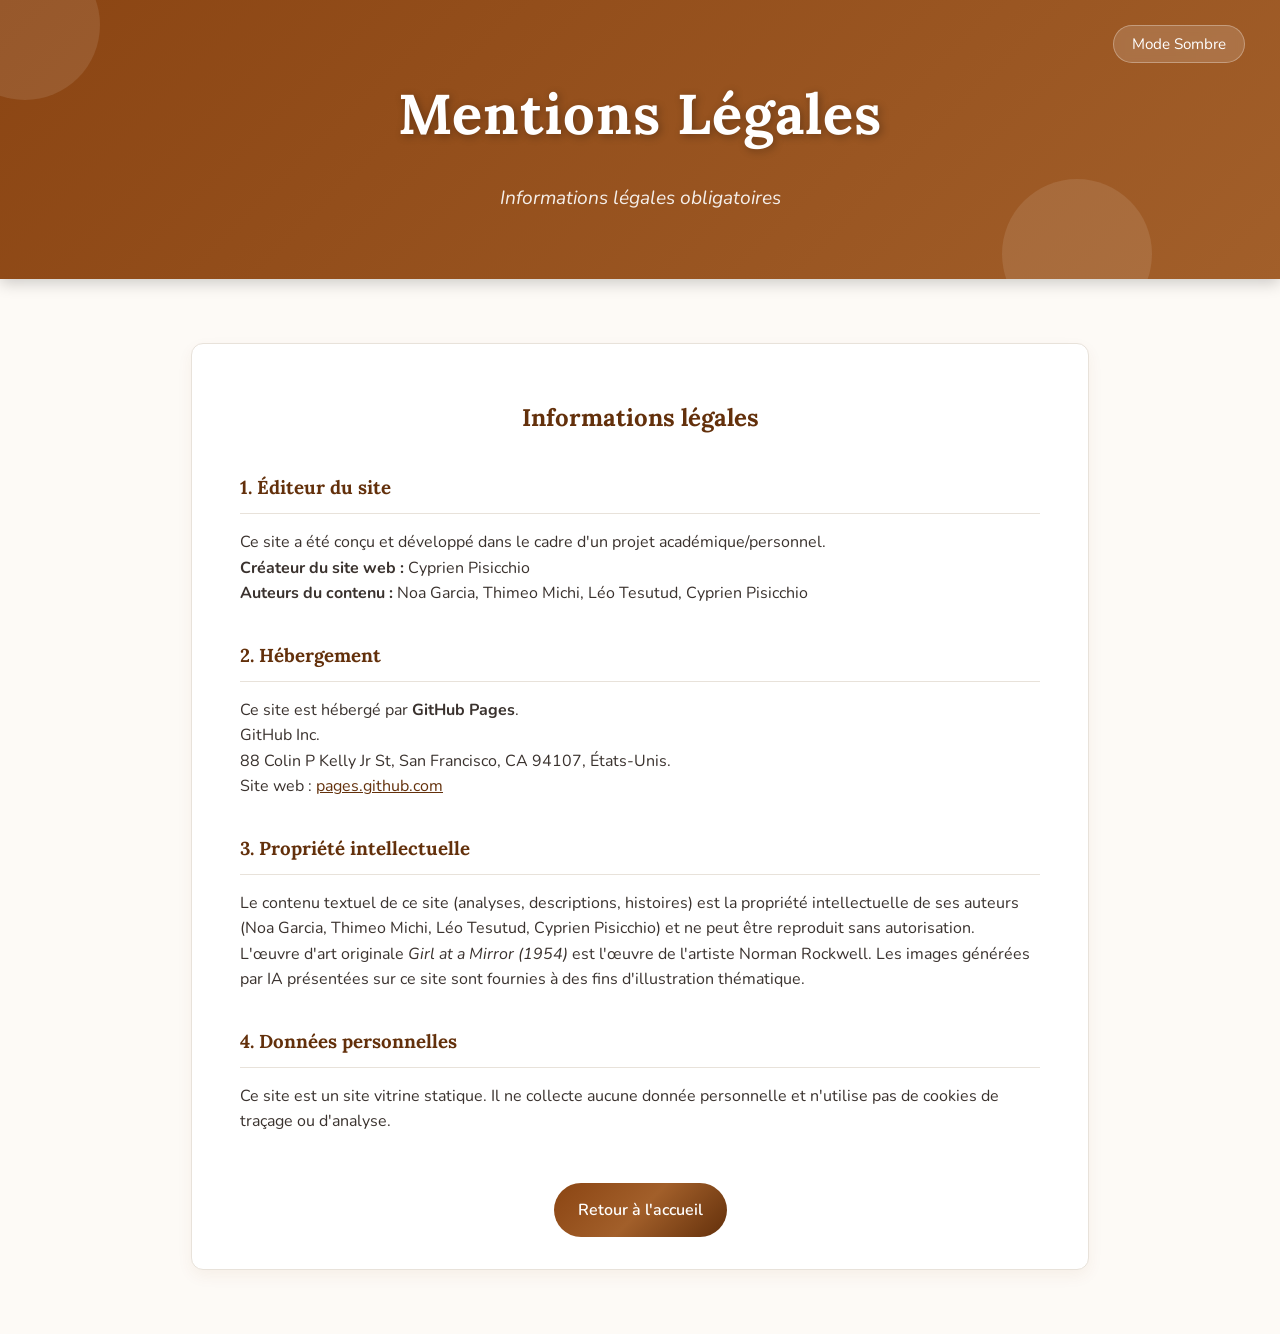
==== mentions-legales.html @ 878eb853 "amélioration et completion des info et du mode sombre ajour des mention legal" ====
<!DOCTYPE html>
<html lang="fr">

<head>
    <meta charset="UTF-8">
    <meta name="viewport" content="width=device-width, initial-scale=1.0">
    <meta name="description" content="Mentions Légales du site d'analyse de Girl at a Mirror.">
    <title>Mentions Légales - Girl at a Mirror</title>
    <!-- Elegant Google Fonts -->
    <link rel="preconnect" href="https://fonts.googleapis.com">
    <link rel="preconnect" href="https://fonts.gstatic.com" crossorigin>
    <link href="https://fonts.googleapis.com/css2?family=Lora:ital,wght@0,400;0,600;1,400&family=Nunito:wght@400;600&display=swap" rel="stylesheet">
    <link rel="stylesheet" href="style.css">
    <style>
        .legal-main {
            max-width: 800px;
            margin: 4rem auto;
            padding: 2rem 3rem;
            background-color: var(--section-bg);
            border-radius: 12px;
            border: 1px solid var(--border-color);
            box-shadow: var(--shadow);
            color: var(--text-color);
        }
        .legal-main h2 {
            font-family: 'Lora', serif;
            color: var(--heading-color);
            margin-bottom: 2rem;
            text-align: center;
        }
        .legal-main h3 {
            font-family: 'Lora', serif;
            color: var(--heading-color);
            margin-top: 2rem;
            margin-bottom: 1rem;
            border-bottom: 1px solid var(--border-color);
            padding-bottom: 0.5rem;
        }
        .legal-main p {
            margin-bottom: 1rem;
            line-height: 1.6;
        }
        .back-link {
            display: inline-block;
            margin-top: 2rem;
            color: var(--header-text);
            background: var(--header-bg-gradient);
            padding: 0.8rem 1.5rem;
            text-decoration: none;
            border-radius: 30px;
            font-weight: 600;
            transition: all 0.3s ease;
        }
        .back-link:hover {
            transform: translateY(-3px);
            box-shadow: var(--shadow-hover);
        }
    </style>
</head>

<body>
    <header>
        <h1>Mentions Légales</h1>
        <p>Informations légales obligatoires</p>
        <button id="theme-toggle">Mode Sombre</button>
    </header>

    <main class="legal-main">
        <h2>Informations légales</h2>

        <h3>1. Éditeur du site</h3>
        <p>
            Ce site a été conçu et développé dans le cadre d'un projet académique/personnel.<br>
            <strong>Créateur du site web :</strong> Cyprien Pisicchio<br>
            <strong>Auteurs du contenu :</strong> Noa Garcia, Thimeo Michi, Léo Tesutud, Cyprien Pisicchio
        </p>

        <h3>2. Hébergement</h3>
        <p>
            Ce site est hébergé par <strong>GitHub Pages</strong>.<br>
            GitHub Inc.<br>
            88 Colin P Kelly Jr St, San Francisco, CA 94107, États-Unis.<br>
            Site web : <a href="https://pages.github.com/" target="_blank" style="color: var(--heading-color);">pages.github.com</a>
        </p>

        <h3>3. Propriété intellectuelle</h3>
        <p>
            Le contenu textuel de ce site (analyses, descriptions, histoires) est la propriété intellectuelle de ses auteurs (Noa Garcia, Thimeo Michi, Léo Tesutud, Cyprien Pisicchio) et ne peut être reproduit sans autorisation.<br>
            L'œuvre d'art originale <em>Girl at a Mirror (1954)</em> est l'œuvre de l'artiste Norman Rockwell. Les images générées par IA présentées sur ce site sont fournies à des fins d'illustration thématique.
        </p>

        <h3>4. Données personnelles</h3>
        <p>
            Ce site est un site vitrine statique. Il ne collecte aucune donnée personnelle et n'utilise pas de cookies de traçage ou d'analyse.
        </p>

        <div style="text-align: center;">
            <a href="index.html" class="back-link">Retour à l'accueil</a>
        </div>
    </main>

    <script src="script.js" defer></script>
</body>

</html>
---- style.css ----
/* Custom variables for theme management */
:root {
    --bg-color: #fdfaf6; 
    --text-color: #3a322e;
    --header-bg: #8b4513; 
    --header-bg-gradient: linear-gradient(135deg, #8b4513, #a25f2a, #63300b);
    --header-text: #ffffff;
    --section-bg: #ffffff;
    --heading-color: #63300b; 
    --border-color: #e8e2da;
    --story-bg: #fbf5ee; 
    --shadow: 0 6px 16px rgba(139, 69, 19, 0.06); 
    --shadow-hover: 0 15px 35px rgba(139, 69, 19, 0.15);
    --accent-glow: rgba(139, 69, 19, 0.4);
}

[data-theme="dark"] {
    --bg-color: #1a1614;
    --text-color: #e6dfd8;
    --header-bg: #301908;
    --header-bg-gradient: linear-gradient(135deg, #301908, #4a2912, #1f0f04);
    --header-text: #f0e6d2;
    --section-bg: #241e1a;
    --heading-color: #d8b794;
    --border-color: #3b322a;
    --story-bg: #2b231d;
    --shadow: 0 8px 20px rgba(0, 0, 0, 0.4);
    --shadow-hover: 0 15px 35px rgba(216, 183, 148, 0.15);
    --accent-glow: rgba(216, 183, 148, 0.2);
}

/* Base Styles */
body {
    font-family: 'Nunito', 'Arial', sans-serif;
    line-height: 1.8;
    margin: 0;
    padding: 0;
    background-color: var(--bg-color);
    color: var(--text-color);
    transition: background-color 0.4s ease, color 0.4s ease;
    overflow-x: hidden;
}

/* Custom Scrollbar */
::-webkit-scrollbar {
    width: 10px;
}
::-webkit-scrollbar-track {
    background: var(--bg-color);
}
::-webkit-scrollbar-thumb {
    background: var(--header-bg);
    border-radius: 5px;
}
::-webkit-scrollbar-thumb:hover {
    background: var(--heading-color);
}

h1, h2, h3 {
    font-family: 'Lora', serif;
}

header {
    background: var(--header-bg-gradient);
    background-size: 200% 200%;
    animation: gradientShift 10s ease infinite;
    color: var(--header-text);
    text-align: center;
    padding: 4rem 1rem;
    box-shadow: 0 4px 15px rgba(0,0,0,0.2);
    position: relative;
    overflow: hidden;
}

/* Glassmorphism particles in header */
header::before, header::after {
    content: '';
    position: absolute;
    width: 150px;
    height: 150px;
    background: rgba(255, 255, 255, 0.1);
    border-radius: 50%;
    animation: floatingParticles 8s infinite ease-in-out alternate;
    pointer-events: none;
}

header::before {
    top: -50px;
    left: -50px;
}

header::after {
    bottom: -50px;
    right: 10%;
    animation-delay: -4s;
}

@keyframes gradientShift {
    0% { background-position: 0% 50%; }
    50% { background-position: 100% 50%; }
    100% { background-position: 0% 50%; }
}

@keyframes floatingParticles {
    0% { transform: translateY(0) scale(1); opacity: 0.5; }
    100% { transform: translateY(30px) scale(1.2); opacity: 0.8; }
}

header h1 {
    margin: 0;
    font-size: 3.5rem;
    letter-spacing: 1px;
    text-shadow: 2px 2px 8px rgba(0,0,0,0.3);
    position: relative;
    z-index: 1;
}

header p {
    margin: 1rem 0 0;
    font-style: italic;
    opacity: 0.9;
    font-size: 1.2rem;
    position: relative;
    z-index: 1;
}

#theme-toggle {
    position: absolute;
    top: 25px;
    right: 35px;
    background: rgba(255,255,255,0.15);
    border: 1px solid rgba(255,255,255,0.3);
    color: white;
    padding: 8px 18px;
    border-radius: 20px;
    cursor: pointer;
    font-family: 'Nunito', sans-serif;
    font-size: 0.95rem;
    transition: all 0.3s cubic-bezier(0.25, 0.8, 0.25, 1);
    backdrop-filter: blur(5px);
    z-index: 10;
}

#theme-toggle:hover {
    background: rgba(255,255,255,0.3);
    border-color: white;
    transform: scale(1.05);
    box-shadow: 0 0 15px rgba(255,255,255,0.2);
}

main {
    max-width: 950px;
    margin: 3.5rem auto;
    padding: 0 2rem;
}

.hero {
    text-align: center;
    margin-bottom: 4rem;
    background: none;
    box-shadow: none;
    padding: 0;
    border: none;
    perspective: 1000px;
}

.image-wrapper {
    display: inline-block;
    border-radius: 12px;
    position: relative;
    transform-style: preserve-3d;
    will-change: transform;
}

.main-image {
    max-width: 100%;
    height: auto;
    border-radius: 12px;
    box-shadow: var(--shadow);
    display: block;
    transform: translateZ(20px);
}

section:not(.hero) {
    background-color: var(--section-bg);
    padding: 3rem;
    border-radius: 16px;
    box-shadow: var(--shadow);
    margin-bottom: 3.5rem;
    border: 1px solid var(--border-color);
    transition: all 0.4s cubic-bezier(0.25, 0.8, 0.25, 1);
    position: relative;
    overflow: hidden;
}

section:not(.hero):hover {
    transform: translateY(-5px);
    box-shadow: var(--shadow-hover);
    border-color: var(--heading-color);
}

/* Subtle glowing accent line on top of sections */
section:not(.hero)::before {
    content: '';
    position: absolute;
    top: 0;
    left: 0;
    width: 100%;
    height: 4px;
    background: var(--header-bg-gradient);
    opacity: 0;
    transition: opacity 0.4s ease;
}

section:not(.hero):hover::before {
    opacity: 1;
}

section h2 {
    text-align: center;
    color: var(--heading-color);
    margin-bottom: 2.5rem;
    font-size: 2.2rem;
    position: relative;
}

section h2::after {
    content: '';
    display: block;
    width: 0;
    height: 3px;
    background-color: var(--heading-color);
    margin: 12px auto 0;
    border-radius: 3px;
    transition: width 0.5s ease;
}

section:hover h2::after {
    width: 60px;
}

.observation-item, .analysis-item, .discussion-item {
    margin-bottom: 2.5rem;
    padding-bottom: 1.5rem;
    border-bottom: 1px solid var(--border-color);
    transition: transform 0.3s ease;
}

.observation-item:hover, .analysis-item:hover, .discussion-item:hover {
    transform: translateX(10px);
}

.observation-item:last-child, .analysis-item:last-child, .discussion-item:last-child {
    border-bottom: none;
    margin-bottom: 0;
    padding-bottom: 0;
}

.observation-item h3, .analysis-item h3, .discussion-item h3 {
    color: var(--heading-color);
    margin-bottom: 1rem;
    font-size: 1.4rem;
    position: relative;
    padding-left: 1rem;
}

.observation-item h3::before, .analysis-item h3::before, .discussion-item h3::before {
    content: '✦';
    position: absolute;
    left: -15px;
    font-size: 1rem;
    top: 5px;
    opacity: 0;
    transition: all 0.3s ease;
    color: var(--heading-color);
}

.observation-item:hover h3::before, .analysis-item:hover h3::before, .discussion-item:hover h3::before {
    opacity: 1;
    left: -20px;
}

.story {
    margin-bottom: 3rem;
    padding: 2.5rem;
    background-color: var(--story-bg);
    border-radius: 12px;
    border-left: 5px solid var(--header-bg);
    position: relative;
    overflow: hidden;
}

/* Beautiful animated shimmer effect on the story text box */
.story::after {
    content: '';
    position: absolute;
    top: -50%;
    left: -50%;
    width: 200%;
    height: 200%;
    background: linear-gradient(
        to bottom right,
        rgba(255, 255, 255, 0) 0%,
        rgba(255, 255, 255, 0.1) 40%,
        rgba(255, 255, 255, 0.5) 50%,
        rgba(255, 255, 255, 0.1) 60%,
        rgba(255, 255, 255, 0) 100%
    );
    transform: rotate(30deg) translate(-100%, -100%);
    transition: transform 0.8s ease;
    pointer-events: none;
}
[data-theme="dark"] .story::after {
    background: linear-gradient(
        to bottom right,
        rgba(255, 255, 255, 0) 0%,
        rgba(255, 255, 255, 0.02) 40%,
        rgba(255, 255, 255, 0.1) 50%,
        rgba(255, 255, 255, 0.02) 60%,
        rgba(255, 255, 255, 0) 100%
    );
}

.story:hover::after {
    transform: rotate(30deg) translate(100%, 100%);
}

.story h3 {
    color: var(--heading-color);
    margin-top: 0;
}

.artwork {
    text-align: center;
    padding-top: 1.5rem;
    position: relative;
}

/* Shattered mirror glowing effect on hover */
.artwork-image {
    max-width: 100%;
    height: auto;
    border-radius: 12px;
    box-shadow: var(--shadow);
    margin-bottom: 1.5rem;
    transition: all 0.5s cubic-bezier(0.175, 0.885, 0.32, 1.275);
    filter: brightness(0.95);
}

.artwork-image:hover {
    transform: scale(1.05) rotate(1deg);
    box-shadow: 0 0 30px var(--accent-glow);
    filter: brightness(1.1) contrast(1.1);
}

.prompt {
    font-style: italic;
    color: var(--text-color);
    background-color: var(--story-bg);
    padding: 1.5rem 2rem;
    border-radius: 12px;
    border: 1px dashed var(--heading-color);
    margin-top: 1rem;
    opacity: 0.9;
    font-size: 1.05rem;
    transition: all 0.3s ease;
}

.prompt:hover {
    border-style: solid;
    box-shadow: inset 0 0 15px rgba(139, 69, 19, 0.05);
    transform: scale(1.02);
}

/* Download Section */
.download-section {
    text-align: center;
    padding: 3rem 2rem;
    background-color: var(--section-bg);
    border-radius: 16px;
    box-shadow: var(--shadow);
    border: 1px solid var(--border-color);
    max-width: 650px;
    margin: 4rem auto 2rem auto;
}

.download-section h2 {
    margin-bottom: 2.5rem;
}

.download-buttons {
    display: flex;
    justify-content: center;
    gap: 1.5rem;
    flex-wrap: wrap;
}

.dl-btn {
    display: flex;
    align-items: center;
    gap: 0.8rem;
    background: var(--header-bg-gradient);
    background-size: 200% 200%;
    color: var(--header-text) !important;
    padding: 1rem 2rem;
    border-radius: 30px;
    text-decoration: none;
    font-family: 'Nunito', sans-serif;
    font-weight: 600;
    font-size: 1.05rem;
    transition: all 0.3s cubic-bezier(0.25, 0.8, 0.25, 1);
    box-shadow: 0 4px 15px rgba(0,0,0,0.15);
}

.dl-btn:hover {
    transform: translateY(-3px);
    box-shadow: var(--shadow-hover);
    background-position: 100% 50%;
}

.dl-btn svg {
    transition: transform 0.3s ease;
}

.dl-btn:hover svg {
    transform: translateY(2px);
}

footer {
    text-align: center;
    padding: 2.5rem;
    background-color: var(--header-bg);
    color: var(--header-text);
    margin-top: 5rem;
    position: relative;
}

.credits-title {
    font-size: 1.2rem;
    font-weight: 600;
    margin: 0 0 1rem 0;
    color: var(--header-text);
    opacity: 0.9;
    letter-spacing: 1px;
}

.credits-list {
    list-style: none;
    padding: 0;
    margin: 0 0 2rem 0;
    display: flex;
    flex-direction: column;
    gap: 0.6rem;
    align-items: center;
}

.credits-list li {
    font-size: 1.1rem;
    padding: 0.2rem 0;
    opacity: 0.8;
    transition: all 0.3s ease;
}

.credits-list li:hover {
    opacity: 1;
    transform: translateX(5px);
    text-shadow: 0 0 8px rgba(255, 255, 255, 0.3);
}

.hosting-info {
    margin: 0;
    font-size: 0.9rem;
    opacity: 0.6;
    transition: opacity 0.3s ease;
}

.legal-link {
    color: var(--header-text);
    text-decoration: none;
    font-size: 0.85rem;
    opacity: 0.6;
    transition: opacity 0.3s ease, text-decoration 0.3s ease;
}

.legal-link:hover {
    opacity: 1;
    text-decoration: underline;
}

footer:hover .hosting-info,
footer:hover .legal-link {
    opacity: 0.9;
}

/* Advanced Scroll Animations */
.scroll-reveal {
    opacity: 0;
    transform: translateY(40px) scale(0.98);
    transition: all 0.8s cubic-bezier(0.2, 0.8, 0.2, 1);
    will-change: transform, opacity;
}

.scroll-reveal.visible {
    opacity: 1;
    transform: translateY(0) scale(1);
}

@media (max-width: 768px) {
    main {
        padding: 0 1.5rem;
        margin: 2.5rem auto;
    }
    section:not(.hero) {
        padding: 2rem 1.5rem;
    }
    header h1 {
        font-size: 2.4rem;
    }
    .observation-item:hover, .analysis-item:hover, .discussion-item:hover {
        transform: none;
    }
}
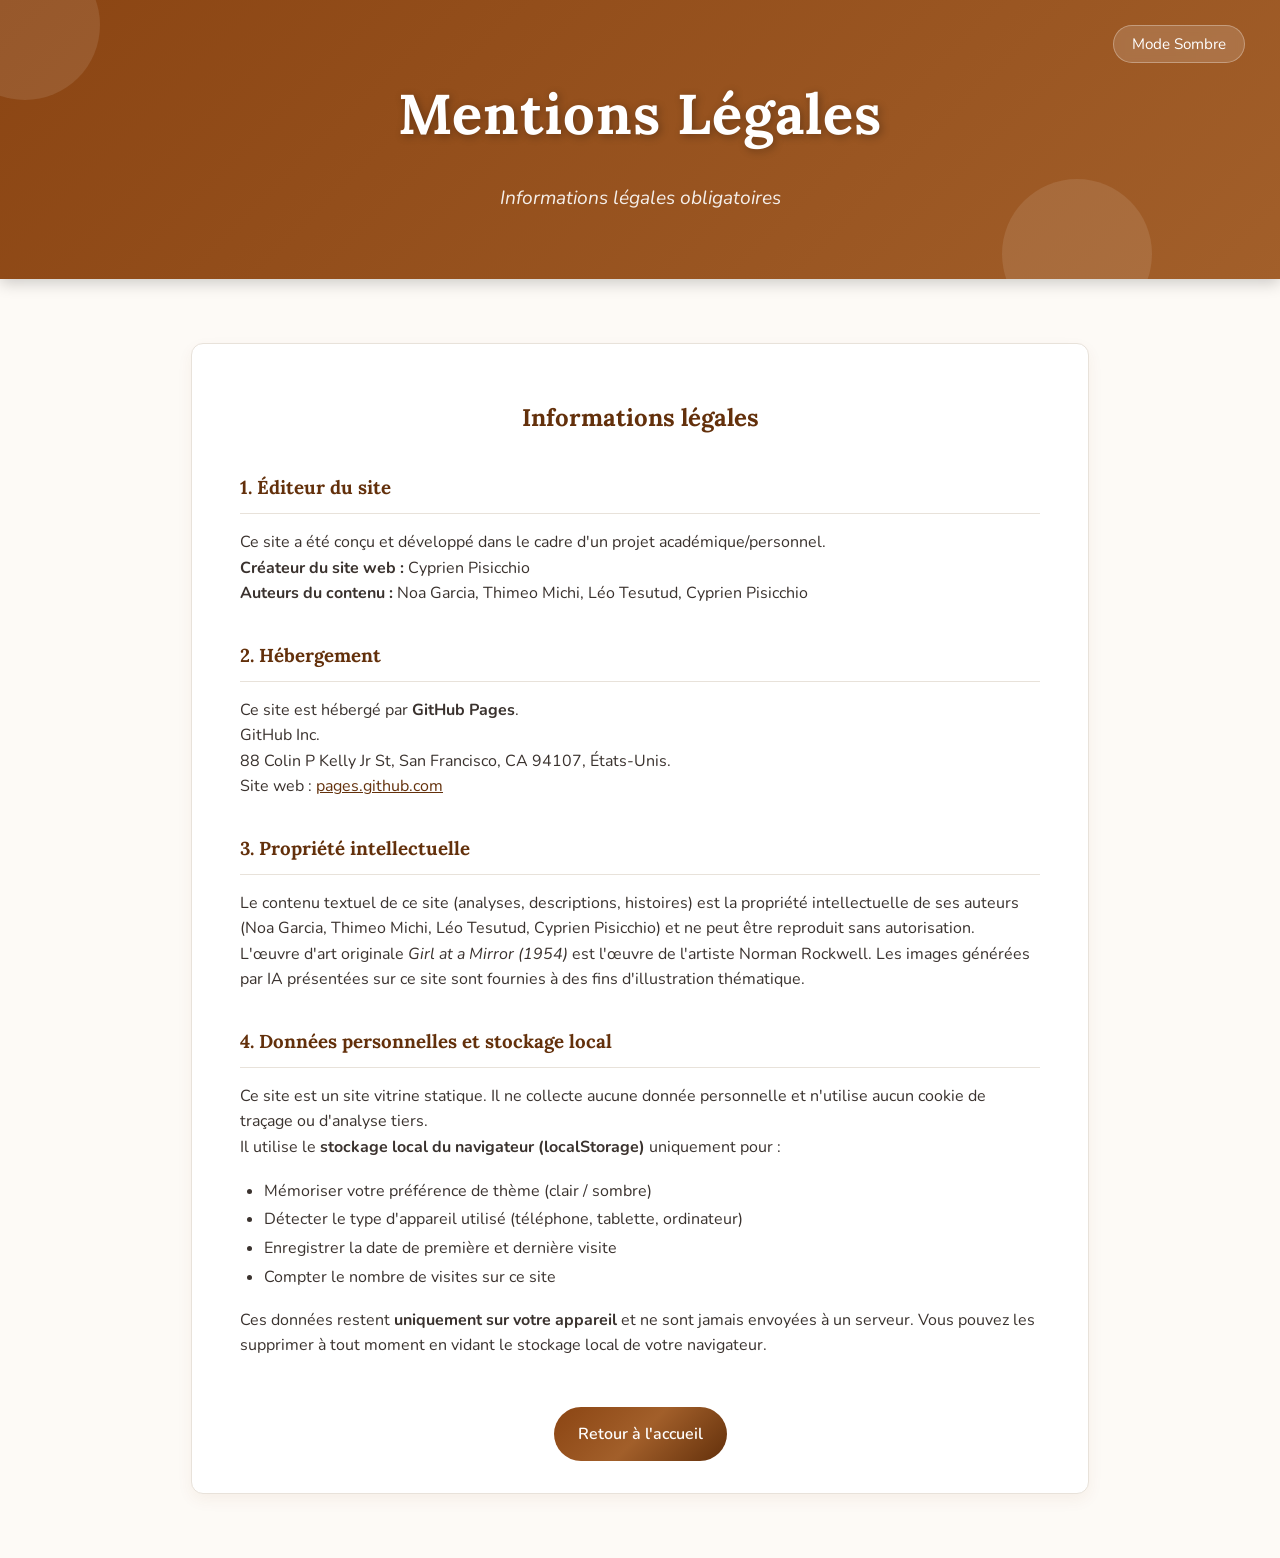
==== commit 1b6f435e: "ajout du modificateur de texte facil et des cookie" ====
--- a/mentions-legales.html
+++ b/mentions-legales.html
@@ -56,6 +56,14 @@
             box-shadow: var(--shadow-hover);
         }
     </style>
+    <!-- Anti-flash : applique le thème AVANT le rendu de la page -->
+    <script>
+        (function() {
+            var theme = localStorage.getItem('theme');
+            if (!theme) theme = window.matchMedia('(prefers-color-scheme: dark)').matches ? 'dark' : 'light';
+            if (theme === 'dark') document.documentElement.setAttribute('data-theme', 'dark');
+        })();
+    </script>
 </head>
 
 <body>
@@ -89,9 +97,19 @@
             L'œuvre d'art originale <em>Girl at a Mirror (1954)</em> est l'œuvre de l'artiste Norman Rockwell. Les images générées par IA présentées sur ce site sont fournies à des fins d'illustration thématique.
         </p>
 
-        <h3>4. Données personnelles</h3>
+        <h3>4. Données personnelles et stockage local</h3>
         <p>
-            Ce site est un site vitrine statique. Il ne collecte aucune donnée personnelle et n'utilise pas de cookies de traçage ou d'analyse.
+            Ce site est un site vitrine statique. Il ne collecte aucune donnée personnelle et n'utilise aucun cookie de traçage ou d'analyse tiers.<br>
+            Il utilise le <strong>stockage local du navigateur (localStorage)</strong> uniquement pour :
+        </p>
+        <ul style="margin-bottom: 1rem; padding-left: 1.5rem; line-height: 1.8;">
+            <li>Mémoriser votre préférence de thème (clair / sombre)</li>
+            <li>Détecter le type d'appareil utilisé (téléphone, tablette, ordinateur)</li>
+            <li>Enregistrer la date de première et dernière visite</li>
+            <li>Compter le nombre de visites sur ce site</li>
+        </ul>
+        <p>
+            Ces données restent <strong>uniquement sur votre appareil</strong> et ne sont jamais envoyées à un serveur. Vous pouvez les supprimer à tout moment en vidant le stockage local de votre navigateur.
         </p>
 
         <div style="text-align: center;">
--- a/style.css
+++ b/style.css
@@ -495,14 +495,14 @@
 /* Advanced Scroll Animations */
 .scroll-reveal {
     opacity: 0;
-    transform: translateY(40px) scale(0.98);
-    transition: all 0.8s cubic-bezier(0.2, 0.8, 0.2, 1);
+    transform: translateY(20px);
+    transition: opacity 0.55s ease, transform 0.55s ease;
     will-change: transform, opacity;
 }
 
 .scroll-reveal.visible {
     opacity: 1;
-    transform: translateY(0) scale(1);
+    transform: translateY(0);
 }
 
 @media (max-width: 768px) {
